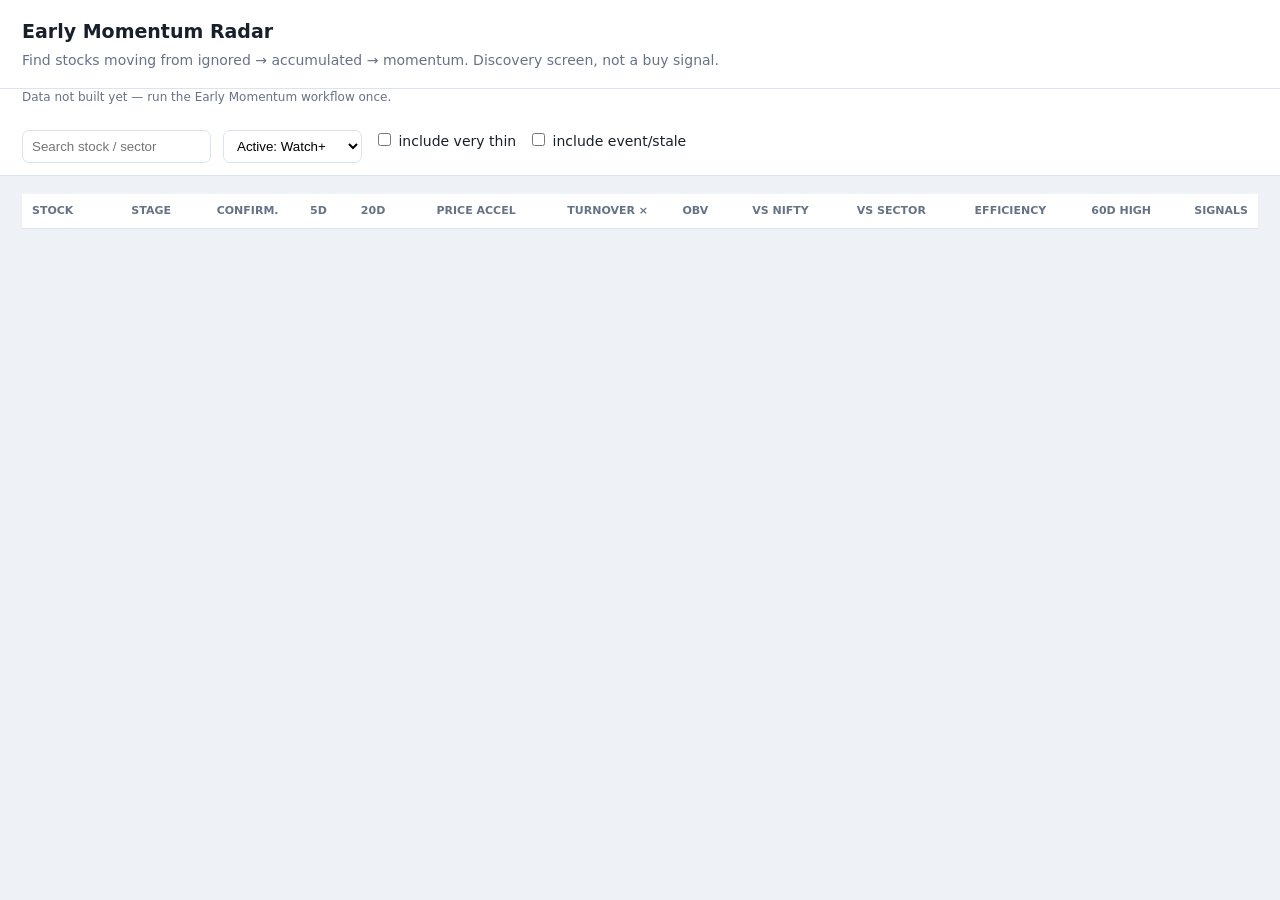
==== early/index.html @ a0a2fbb8 "early momentum: add radar dashboard" ====
<!doctype html><html><head><meta charset="utf-8"><meta name="viewport" content="width=device-width,initial-scale=1"><title>Early Momentum Radar</title><link rel="stylesheet" href="../boards.css"><style>
:root{--bg:#eef1f6;--card:#fff;--line:#dce3ec;--ink:#17202b;--dim:#667386;--up:#0b8b4b;--accent:#2f6fd0;--warn:#a76b00}*{box-sizing:border-box}body{margin:0;background:var(--bg);color:var(--ink);font:14px/1.45 system-ui,-apple-system,Segoe UI,sans-serif}header{background:var(--card);padding:18px 22px;border-bottom:1px solid var(--line)}h1{font-size:19px;margin:0 0 4px}.sub{color:var(--dim)}.controls{padding:12px 22px;background:var(--card);display:flex;gap:12px;flex-wrap:wrap;position:sticky;top:0;z-index:3;border-bottom:1px solid var(--line)}input,select{padding:7px 9px;border:1px solid var(--line);border-radius:7px;background:var(--card)}.wrap{padding:18px 22px;overflow:auto}table{width:100%;min-width:1200px;border-collapse:collapse;background:var(--card)}th,td{padding:9px 10px;border-bottom:1px solid var(--line);text-align:right;white-space:nowrap}th{font-size:11px;color:var(--dim);text-transform:uppercase;cursor:pointer;position:sticky;top:55px;background:var(--card)}th:first-child,td:first-child{text-align:left}.sym{font-weight:750}.name{font-size:11px;color:var(--dim);display:block}.stage{font-weight:700}.strong{color:var(--up)}.emerge{color:var(--accent)}.watch{color:var(--warn)}.flag{display:inline-block;font-size:10px;padding:2px 5px;margin:1px;border-radius:4px;background:#eef4ff;color:#315f9d}.num{font-variant-numeric:tabular-nums}.muted{color:var(--dim)}.bad{opacity:.45}.sectorbox{padding:0 22px 12px;background:var(--card);color:var(--dim);font-size:12px}</style></head><body>
<header><h1>Early Momentum Radar</h1><div class="sub">Find stocks moving from ignored → accumulated → momentum. Discovery screen, not a buy signal.</div></header>
<div class="sectorbox" id="meta">Loading full market…</div>
<div class="controls"><input id="q" placeholder="Search stock / sector"><select id="stage"><option value="active">Active: Watch+</option><option>Strong emerging</option><option>Emerging</option><option>Watch</option><option value="all">All</option></select><label><input type="checkbox" id="thin"> include very thin</label><label><input type="checkbox" id="event"> include event/stale</label></div>
<div class="wrap"><table><thead><tr><th data-k="symbol">Stock</th><th data-k="stage">Stage</th><th data-k="radar_score">Confirm.</th><th data-k="r5">5D</th><th data-k="r20">20D</th><th data-k="accel">Price accel</th><th data-k="rvol">Turnover ×</th><th data-k="obv_slope">OBV</th><th data-k="market_rs">vs Nifty</th><th data-k="sector_rs">vs sector</th><th data-k="eff20">Efficiency</th><th data-k="from_high60">60D high</th><th>Signals</th></tr></thead><tbody id="body"></tbody></table></div>
<script>
let data=[],sort='radar_score',dir=-1;const $=x=>document.getElementById(x);const n=(v,d=2)=>v==null?'—':Number(v).toFixed(d);const cls=s=>s==='Strong emerging'?'strong':s==='Emerging'?'emerge':s==='Watch'?'watch':'';
function render(){let q=$('q').value.toLowerCase(),st=$('stage').value,thin=$('thin').checked,event=$('event').checked;let rows=data.filter(r=>(!q||(r.symbol+' '+r.name+' '+r.sector).toLowerCase().includes(q))&& (thin||!r.thin)&&(event||(!r.event&&!r.stale))&&(st==='all'||(st==='active'?['Strong emerging','Emerging','Watch'].includes(r.stage):r.stage===st)));rows.sort((a,b)=>{let A=a[sort],B=b[sort];if(A==null)return 1;if(B==null)return-1;return (typeof A==='string'?A.localeCompare(B):A-B)*dir});$('body').innerHTML=rows.map(r=>`<tr class="${r.thin?'bad':''}"><td><span class="sym">${r.symbol}</span><span class="name">${r.name} · ${r.sector}</span></td><td class="stage ${cls(r.stage)}">${r.stage}</td><td class="num"><b>${n(r.radar_score,2)}</b> / ${r.flags.length}</td><td class="num">${n(r.r5)}%</td><td class="num">${n(r.r20)}%</td><td class="num">${n(r.accel,3)}</td><td class="num"><b>${n(r.rvol)}×</b></td><td class="num">${n(r.obv_slope,3)}${r.obv_div?' ★':''}</td><td class="num">${n(r.market_rs)}%</td><td class="num">${n(r.sector_rs)}%</td><td class="num">${n(r.eff20,3)}</td><td class="num">${n(r.from_high60)}%</td><td>${r.flags.map(f=>`<span class="flag">${f.replaceAll('_',' ')}</span>`).join('')}</td></tr>`).join('');}
fetch('early.json?'+Date.now()).then(r=>r.json()).then(j=>{data=j.rows;$('meta').textContent=`${j.resolved} stocks scanned of ${j.requested} · ${Object.keys(j.sectors||{}).length} sector groups · updated ${new Date(j.generated).toLocaleString()} · default view deliberately hides noise, thin and event-driven names`;render()}).catch(e=>$('meta').textContent='Data not built yet — run the Early Momentum workflow once.');
['q','stage','thin','event'].forEach(x=>$(x).addEventListener('input',render));document.querySelectorAll('th[data-k]').forEach(h=>h.onclick=()=>{let k=h.dataset.k;if(sort===k)dir*=-1;else{sort=k;dir=-1}render()});
</script></body></html>
---- boards.css ----
/* ---------------------------------------------------------------------------
   boards.css — the switcher that links the three boards.

   Styled from whichever palette variables the host page defines (each board has
   its own), with hard-coded fallbacks so it still looks right on a page that
   defines none.
--------------------------------------------------------------------------- */

.boards{
  display:flex;flex-wrap:wrap;align-items:center;gap:8px;
  padding:10px 22px;background:var(--card,#fff);
  border-bottom:1px solid var(--line,#e2e8f1);
}
.boards .sep{flex:1}
/* theme toggle: one button, shown on every board */
.thbtn{font-size:13px;line-height:1;padding:6px 9px}
.thbtn .ic{display:inline-block;width:14px;text-align:center}
.boards .hint{
  font-size:11.5px;color:var(--faint,#93a0b4);white-space:nowrap;
}

.bbtn{
  display:inline-flex;align-items:center;gap:6px;
  font:inherit;font-size:12px;font-weight:600;line-height:1.4;
  padding:6px 12px;border-radius:8px;
  border:1px solid var(--line2,#cbd5e4);
  background:var(--card,#fff);color:var(--dim,#5c6879);
  text-decoration:none;white-space:nowrap;cursor:pointer;
}
.bbtn:hover{color:var(--ink,#131922);border-color:var(--accent,#2f6fd0)}
.bbtn:focus-visible{outline:2px solid var(--accent,#2f6fd0);outline-offset:2px}
/* the board you are already on: shown, not clickable */
.bbtn[aria-current=page]{
  color:var(--accent,#2f6fd0);border-color:var(--accent,#2f6fd0);
  background:var(--hover,#f5f8fd);cursor:default;
}
.bbtn[aria-pressed=true]{
  color:var(--accent,#2f6fd0);border-color:var(--accent,#2f6fd0);
  background:var(--hover,#f5f8fd);
}

@media (max-width:700px){
  .boards{padding-left:14px;padding-right:14px}
  .boards .hint{display:none}
}
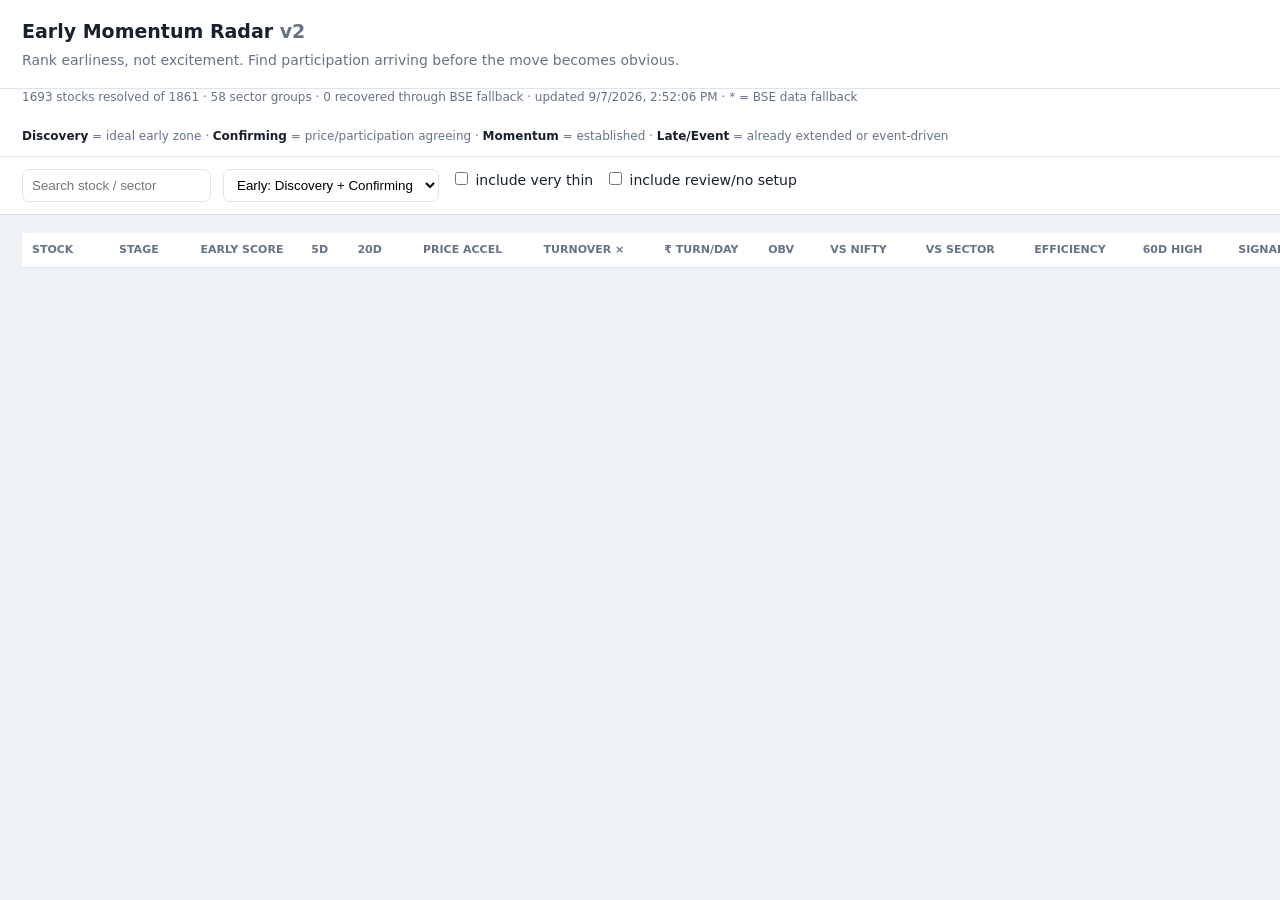
==== commit 77ff83cd: "early: show lifecycle stages and discovery-first defaults" ====
--- a/early/index.html
+++ b/early/index.html
@@ -1,12 +1,13 @@
 <!doctype html><html><head><meta charset="utf-8"><meta name="viewport" content="width=device-width,initial-scale=1"><title>Early Momentum Radar</title><link rel="stylesheet" href="../boards.css"><style>
-:root{--bg:#eef1f6;--card:#fff;--line:#dce3ec;--ink:#17202b;--dim:#667386;--up:#0b8b4b;--accent:#2f6fd0;--warn:#a76b00}*{box-sizing:border-box}body{margin:0;background:var(--bg);color:var(--ink);font:14px/1.45 system-ui,-apple-system,Segoe UI,sans-serif}header{background:var(--card);padding:18px 22px;border-bottom:1px solid var(--line)}h1{font-size:19px;margin:0 0 4px}.sub{color:var(--dim)}.controls{padding:12px 22px;background:var(--card);display:flex;gap:12px;flex-wrap:wrap;position:sticky;top:0;z-index:3;border-bottom:1px solid var(--line)}input,select{padding:7px 9px;border:1px solid var(--line);border-radius:7px;background:var(--card)}.wrap{padding:18px 22px;overflow:auto}table{width:100%;min-width:1200px;border-collapse:collapse;background:var(--card)}th,td{padding:9px 10px;border-bottom:1px solid var(--line);text-align:right;white-space:nowrap}th{font-size:11px;color:var(--dim);text-transform:uppercase;cursor:pointer;position:sticky;top:55px;background:var(--card)}th:first-child,td:first-child{text-align:left}.sym{font-weight:750}.name{font-size:11px;color:var(--dim);display:block}.stage{font-weight:700}.strong{color:var(--up)}.emerge{color:var(--accent)}.watch{color:var(--warn)}.flag{display:inline-block;font-size:10px;padding:2px 5px;margin:1px;border-radius:4px;background:#eef4ff;color:#315f9d}.num{font-variant-numeric:tabular-nums}.muted{color:var(--dim)}.bad{opacity:.45}.sectorbox{padding:0 22px 12px;background:var(--card);color:var(--dim);font-size:12px}</style></head><body>
-<header><h1>Early Momentum Radar</h1><div class="sub">Find stocks moving from ignored → accumulated → momentum. Discovery screen, not a buy signal.</div></header>
+:root{--bg:#eef1f6;--card:#fff;--line:#dce3ec;--ink:#17202b;--dim:#667386;--up:#0b8b4b;--accent:#2f6fd0;--warn:#a76b00;--late:#a23a31}*{box-sizing:border-box}body{margin:0;background:var(--bg);color:var(--ink);font:14px/1.45 system-ui,-apple-system,Segoe UI,sans-serif}header{background:var(--card);padding:18px 22px;border-bottom:1px solid var(--line)}h1{font-size:19px;margin:0 0 4px}.sub{color:var(--dim)}.controls{padding:12px 22px;background:var(--card);display:flex;gap:12px;flex-wrap:wrap;position:sticky;top:0;z-index:3;border-bottom:1px solid var(--line)}input,select{padding:7px 9px;border:1px solid var(--line);border-radius:7px;background:var(--card)}.wrap{padding:18px 22px;overflow:auto}table{width:100%;min-width:1280px;border-collapse:collapse;background:var(--card)}th,td{padding:9px 10px;border-bottom:1px solid var(--line);text-align:right;white-space:nowrap}th{font-size:11px;color:var(--dim);text-transform:uppercase;cursor:pointer;position:sticky;top:55px;background:var(--card)}th:first-child,td:first-child{text-align:left}.sym{font-weight:750}.name{font-size:11px;color:var(--dim);display:block}.stage{font-weight:750}.discovery{color:var(--up)}.confirming{color:var(--accent)}.watch{color:var(--warn)}.late{color:var(--late)}.flag{display:inline-block;font-size:10px;padding:2px 5px;margin:1px;border-radius:4px;background:#eef4ff;color:#315f9d}.num{font-variant-numeric:tabular-nums}.muted{color:var(--dim)}.bad{opacity:.48}.sectorbox{padding:0 22px 12px;background:var(--card);color:var(--dim);font-size:12px}.legend{padding:10px 22px;background:var(--card);border-bottom:1px solid var(--line);font-size:12px;color:var(--dim)}.legend b{color:var(--ink)}</style></head><body>
+<header><h1>Early Momentum Radar <span class="muted">v2</span></h1><div class="sub">Rank earliness, not excitement. Find participation arriving before the move becomes obvious.</div></header>
 <div class="sectorbox" id="meta">Loading full market…</div>
-<div class="controls"><input id="q" placeholder="Search stock / sector"><select id="stage"><option value="active">Active: Watch+</option><option>Strong emerging</option><option>Emerging</option><option>Watch</option><option value="all">All</option></select><label><input type="checkbox" id="thin"> include very thin</label><label><input type="checkbox" id="event"> include event/stale</label></div>
-<div class="wrap"><table><thead><tr><th data-k="symbol">Stock</th><th data-k="stage">Stage</th><th data-k="radar_score">Confirm.</th><th data-k="r5">5D</th><th data-k="r20">20D</th><th data-k="accel">Price accel</th><th data-k="rvol">Turnover ×</th><th data-k="obv_slope">OBV</th><th data-k="market_rs">vs Nifty</th><th data-k="sector_rs">vs sector</th><th data-k="eff20">Efficiency</th><th data-k="from_high60">60D high</th><th>Signals</th></tr></thead><tbody id="body"></tbody></table></div>
+<div class="legend"><b>Discovery</b> = ideal early zone · <b>Confirming</b> = price/participation agreeing · <b>Momentum</b> = established · <b>Late/Event</b> = already extended or event-driven</div>
+<div class="controls"><input id="q" placeholder="Search stock / sector"><select id="stage"><option value="early">Early: Discovery + Confirming</option><option>Discovery</option><option>Confirming</option><option>Watch</option><option>Momentum</option><option>Late / Event</option><option value="all">All</option></select><label><input type="checkbox" id="thin"> include very thin</label><label><input type="checkbox" id="review"> include review/no setup</label></div>
+<div class="wrap"><table><thead><tr><th data-k="symbol">Stock</th><th data-k="stage">Stage</th><th data-k="radar_score">Early score</th><th data-k="r5">5D</th><th data-k="r20">20D</th><th data-k="accel">Price accel</th><th data-k="rvol">Turnover ×</th><th data-k="turnover_cr">₹ Turn/day</th><th data-k="obv_slope">OBV</th><th data-k="market_rs">vs Nifty</th><th data-k="sector_rs">vs sector</th><th data-k="eff20">Efficiency</th><th data-k="from_high60">60D high</th><th>Signals</th></tr></thead><tbody id="body"></tbody></table></div>
 <script>
-let data=[],sort='radar_score',dir=-1;const $=x=>document.getElementById(x);const n=(v,d=2)=>v==null?'—':Number(v).toFixed(d);const cls=s=>s==='Strong emerging'?'strong':s==='Emerging'?'emerge':s==='Watch'?'watch':'';
-function render(){let q=$('q').value.toLowerCase(),st=$('stage').value,thin=$('thin').checked,event=$('event').checked;let rows=data.filter(r=>(!q||(r.symbol+' '+r.name+' '+r.sector).toLowerCase().includes(q))&& (thin||!r.thin)&&(event||(!r.event&&!r.stale))&&(st==='all'||(st==='active'?['Strong emerging','Emerging','Watch'].includes(r.stage):r.stage===st)));rows.sort((a,b)=>{let A=a[sort],B=b[sort];if(A==null)return 1;if(B==null)return-1;return (typeof A==='string'?A.localeCompare(B):A-B)*dir});$('body').innerHTML=rows.map(r=>`<tr class="${r.thin?'bad':''}"><td><span class="sym">${r.symbol}</span><span class="name">${r.name} · ${r.sector}</span></td><td class="stage ${cls(r.stage)}">${r.stage}</td><td class="num"><b>${n(r.radar_score,2)}</b> / ${r.flags.length}</td><td class="num">${n(r.r5)}%</td><td class="num">${n(r.r20)}%</td><td class="num">${n(r.accel,3)}</td><td class="num"><b>${n(r.rvol)}×</b></td><td class="num">${n(r.obv_slope,3)}${r.obv_div?' ★':''}</td><td class="num">${n(r.market_rs)}%</td><td class="num">${n(r.sector_rs)}%</td><td class="num">${n(r.eff20,3)}</td><td class="num">${n(r.from_high60)}%</td><td>${r.flags.map(f=>`<span class="flag">${f.replaceAll('_',' ')}</span>`).join('')}</td></tr>`).join('');}
-fetch('early.json?'+Date.now()).then(r=>r.json()).then(j=>{data=j.rows;$('meta').textContent=`${j.resolved} stocks scanned of ${j.requested} · ${Object.keys(j.sectors||{}).length} sector groups · updated ${new Date(j.generated).toLocaleString()} · default view deliberately hides noise, thin and event-driven names`;render()}).catch(e=>$('meta').textContent='Data not built yet — run the Early Momentum workflow once.');
-['q','stage','thin','event'].forEach(x=>$(x).addEventListener('input',render));document.querySelectorAll('th[data-k]').forEach(h=>h.onclick=()=>{let k=h.dataset.k;if(sort===k)dir*=-1;else{sort=k;dir=-1}render()});
+let data=[],sort='radar_score',dir=-1;const $=x=>document.getElementById(x);const n=(v,d=2)=>v==null?'—':Number(v).toFixed(d);const cls=s=>s==='Discovery'?'discovery':s==='Confirming'?'confirming':s==='Watch'?'watch':s==='Late / Event'?'late':'';
+function render(){let q=$('q').value.toLowerCase(),st=$('stage').value,thin=$('thin').checked,review=$('review').checked;let rows=data.filter(r=>(!q||(r.symbol+' '+r.name+' '+r.sector).toLowerCase().includes(q))&&(thin||!r.thin)&&(review||!['Review','No setup'].includes(r.stage))&&(st==='all'||(st==='early'?['Discovery','Confirming'].includes(r.stage):r.stage===st)));rows.sort((a,b)=>{let A=a[sort],B=b[sort];if(A==null)return 1;if(B==null)return-1;return (typeof A==='string'?A.localeCompare(B):A-B)*dir});$('body').innerHTML=rows.map(r=>`<tr class="${r.thin?'bad':''}"><td><span class="sym">${r.symbol}${r.fallback?' *':''}</span><span class="name">${r.name} · ${r.sector}</span></td><td class="stage ${cls(r.stage)}">${r.stage}</td><td class="num"><b>${n(r.radar_score,2)}</b></td><td class="num">${n(r.r5)}%</td><td class="num">${n(r.r20)}%</td><td class="num">${n(r.accel,3)}</td><td class="num"><b>${n(r.rvol)}×</b></td><td class="num">₹${n(r.turnover_cr)}cr</td><td class="num">${n(r.obv_slope,3)}${r.obv_div?' ★':''}</td><td class="num">${n(r.market_rs)}%</td><td class="num">${n(r.sector_rs)}%</td><td class="num">${n(r.eff20,3)}</td><td class="num">${n(r.from_high60)}%</td><td>${r.flags.map(f=>`<span class="flag">${f.replaceAll('_',' ')}</span>`).join('')}</td></tr>`).join('');}
+fetch('early.json?'+Date.now()).then(r=>r.json()).then(j=>{data=j.rows;let recovered=(j.fallback_recovered||[]).length;$('meta').textContent=`${j.resolved} stocks resolved of ${j.requested} · ${Object.keys(j.sectors||{}).length} sector groups · ${recovered} recovered through BSE fallback · updated ${new Date(j.generated).toLocaleString()} · * = BSE data fallback`;render()}).catch(e=>$('meta').textContent='Data not built yet — run the Early Momentum workflow.');
+['q','stage','thin','review'].forEach(x=>$(x).addEventListener('input',render));document.querySelectorAll('th[data-k]').forEach(h=>h.onclick=()=>{let k=h.dataset.k;if(sort===k)dir*=-1;else{sort=k;dir=-1}render()});
 </script></body></html>
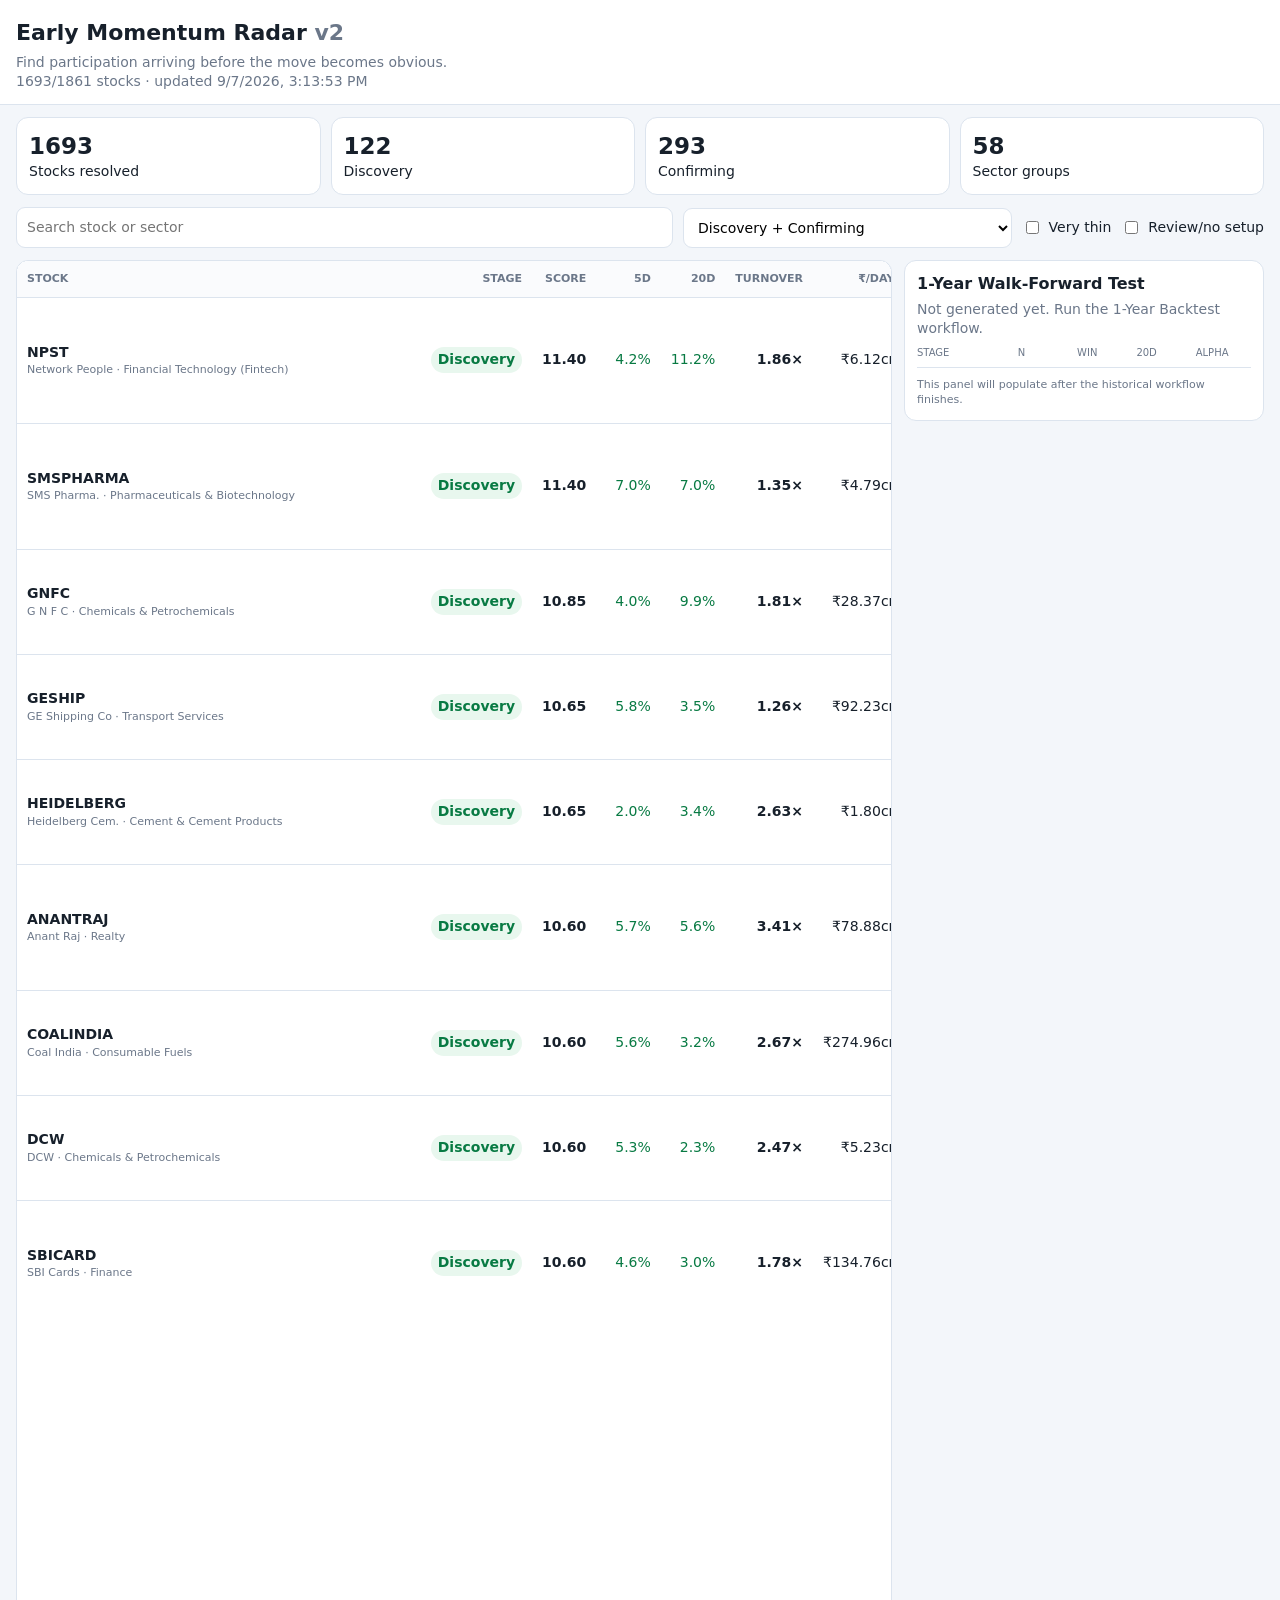
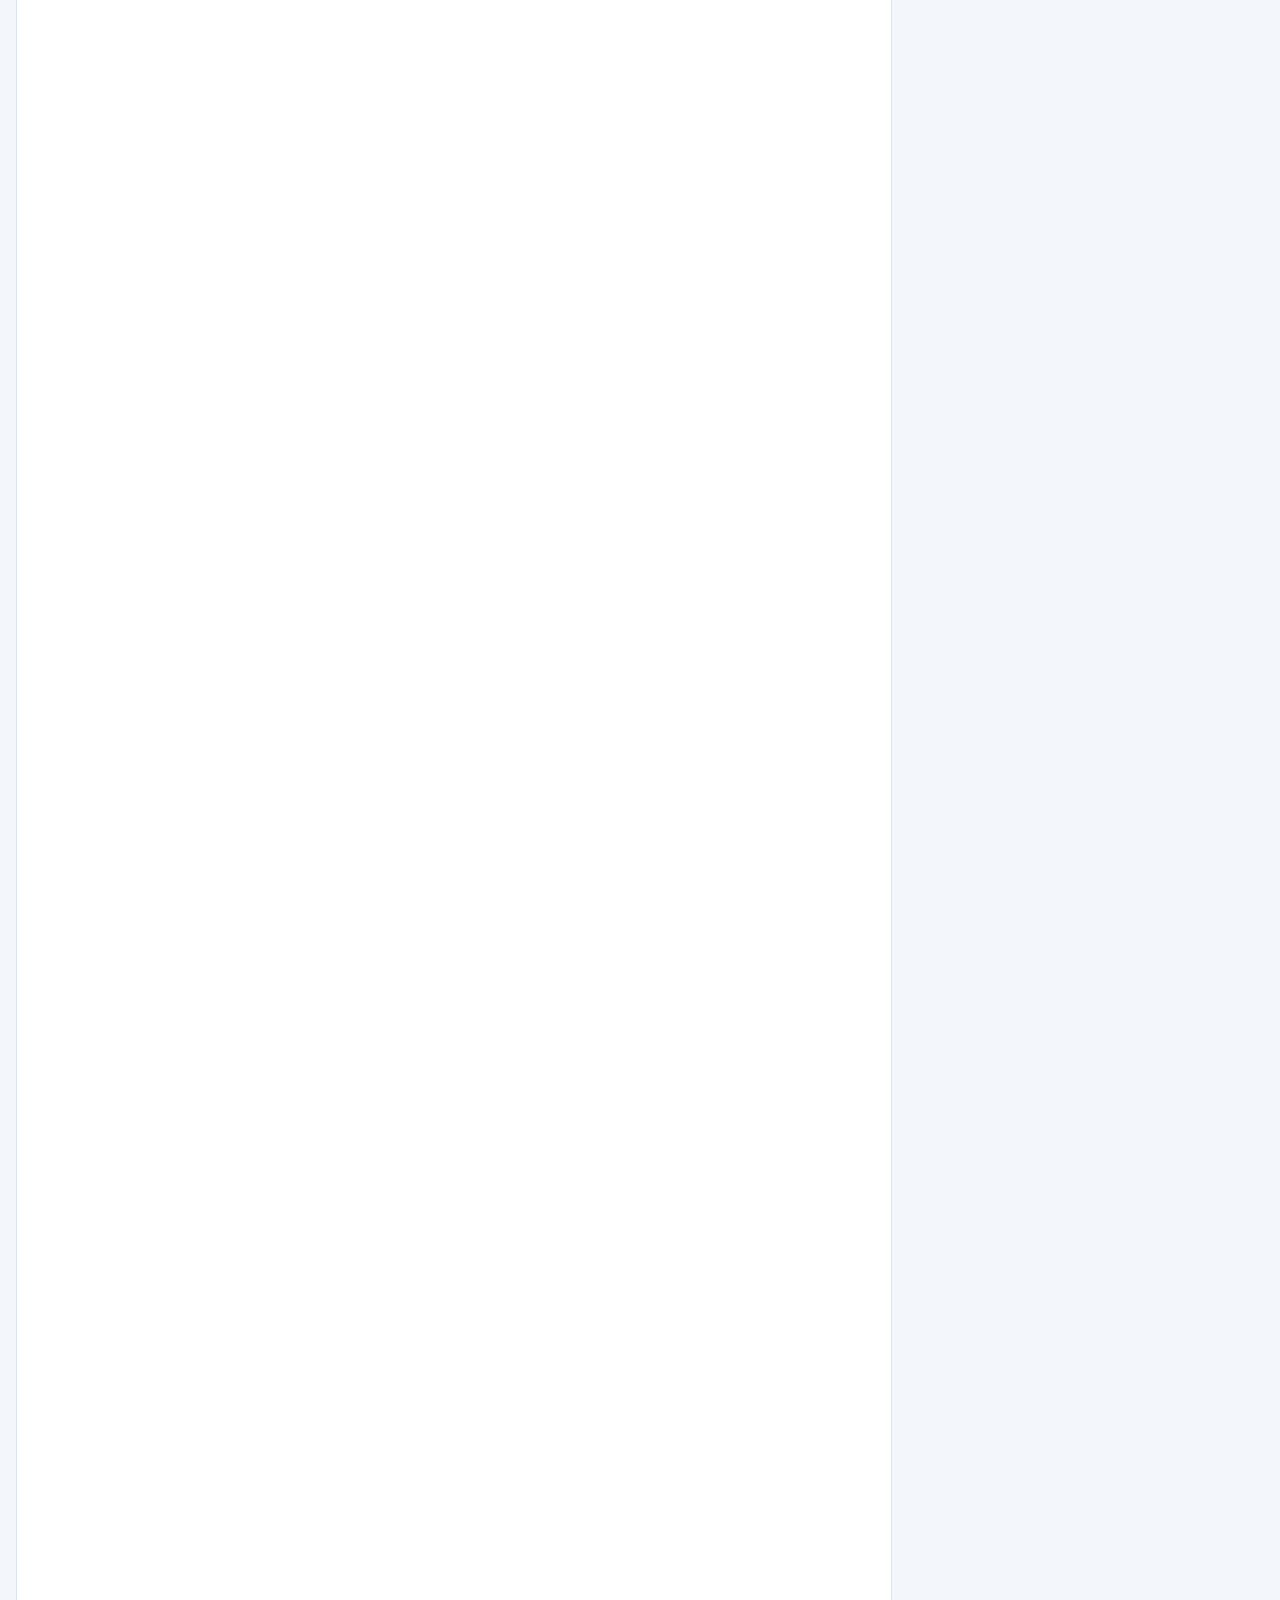
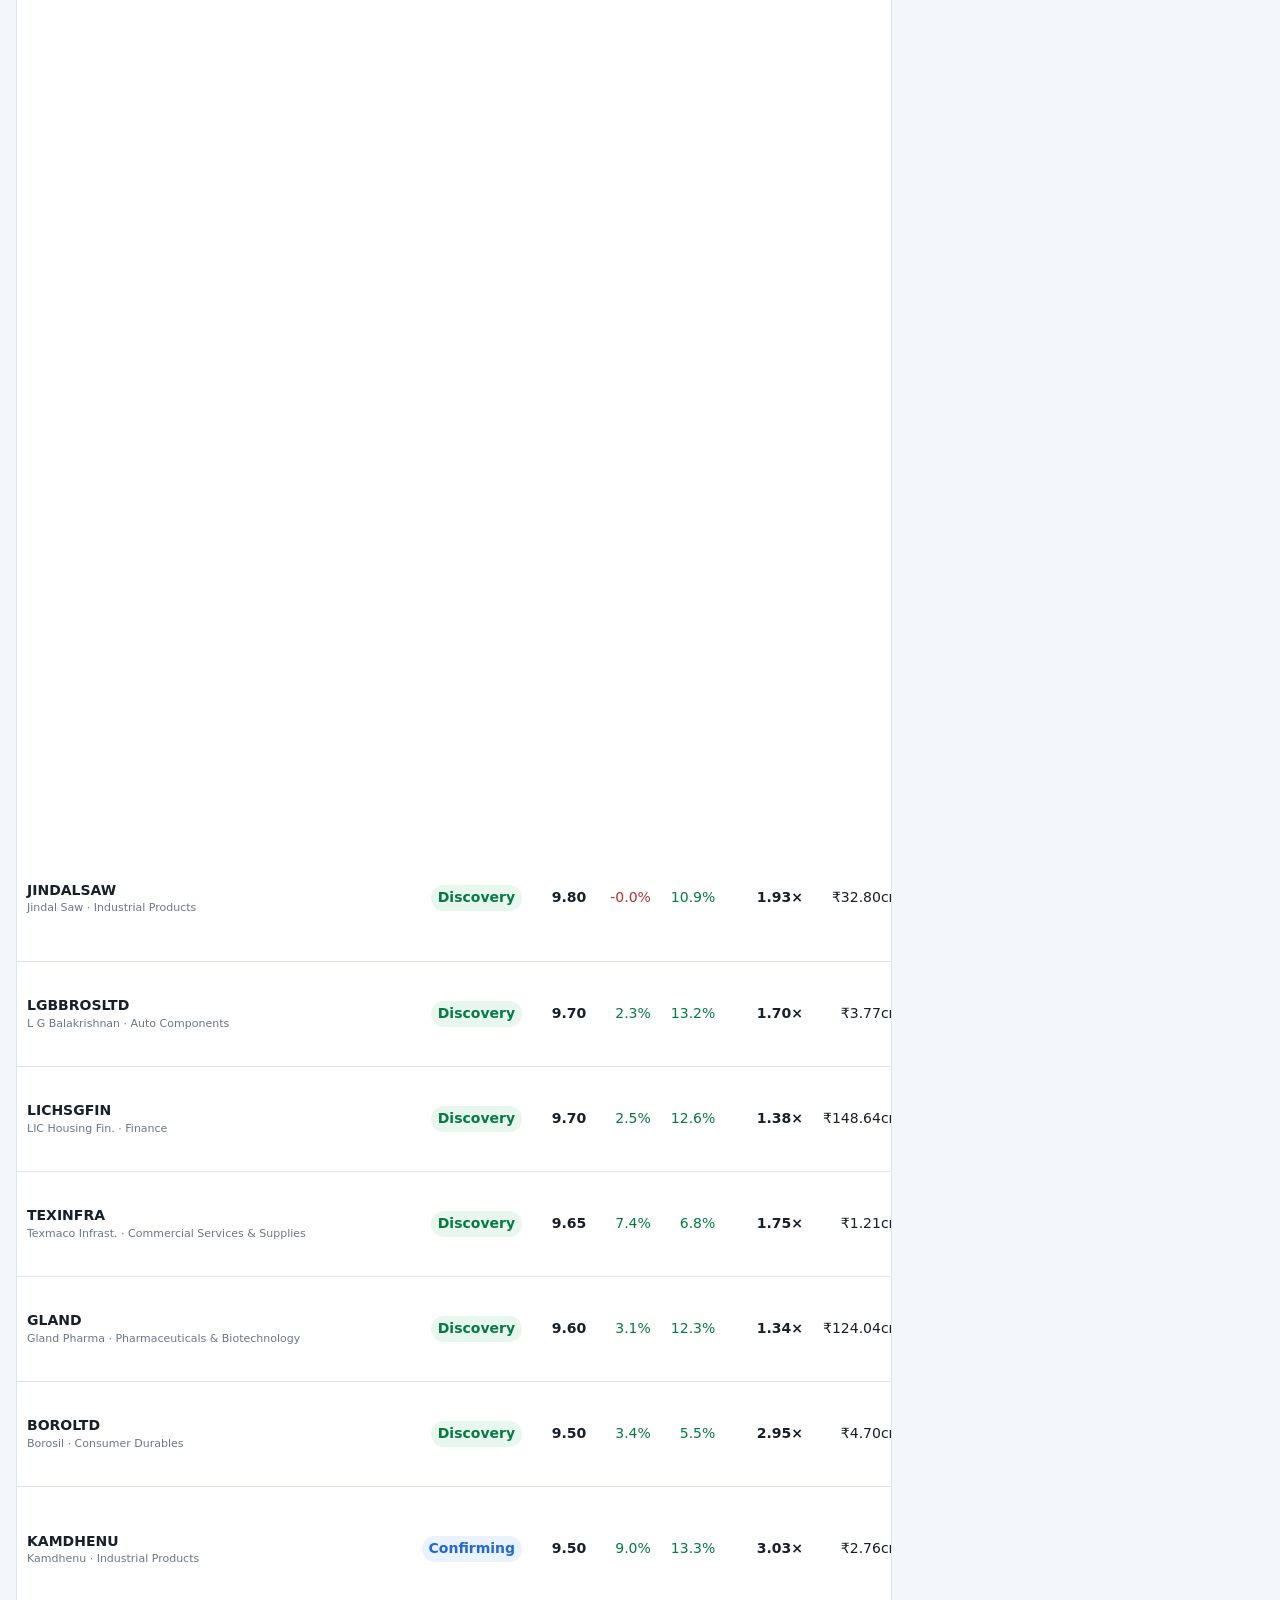
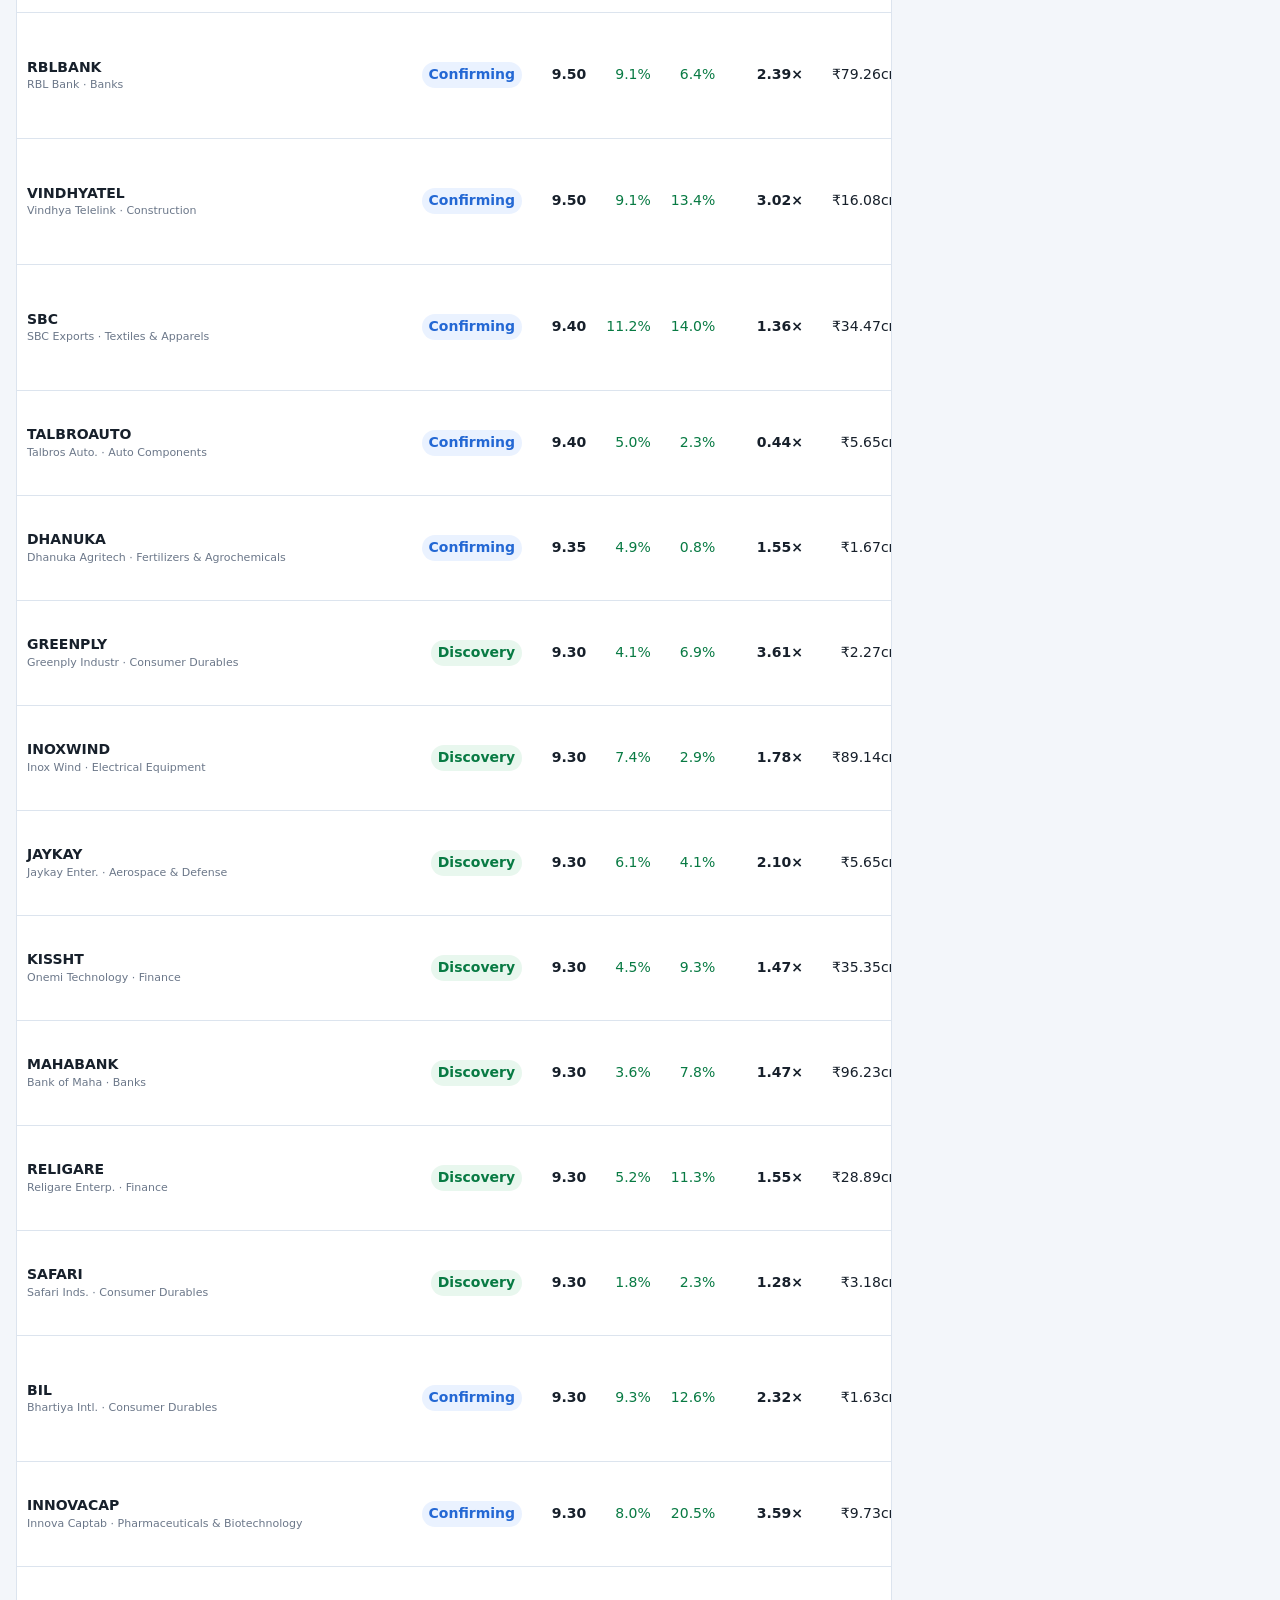
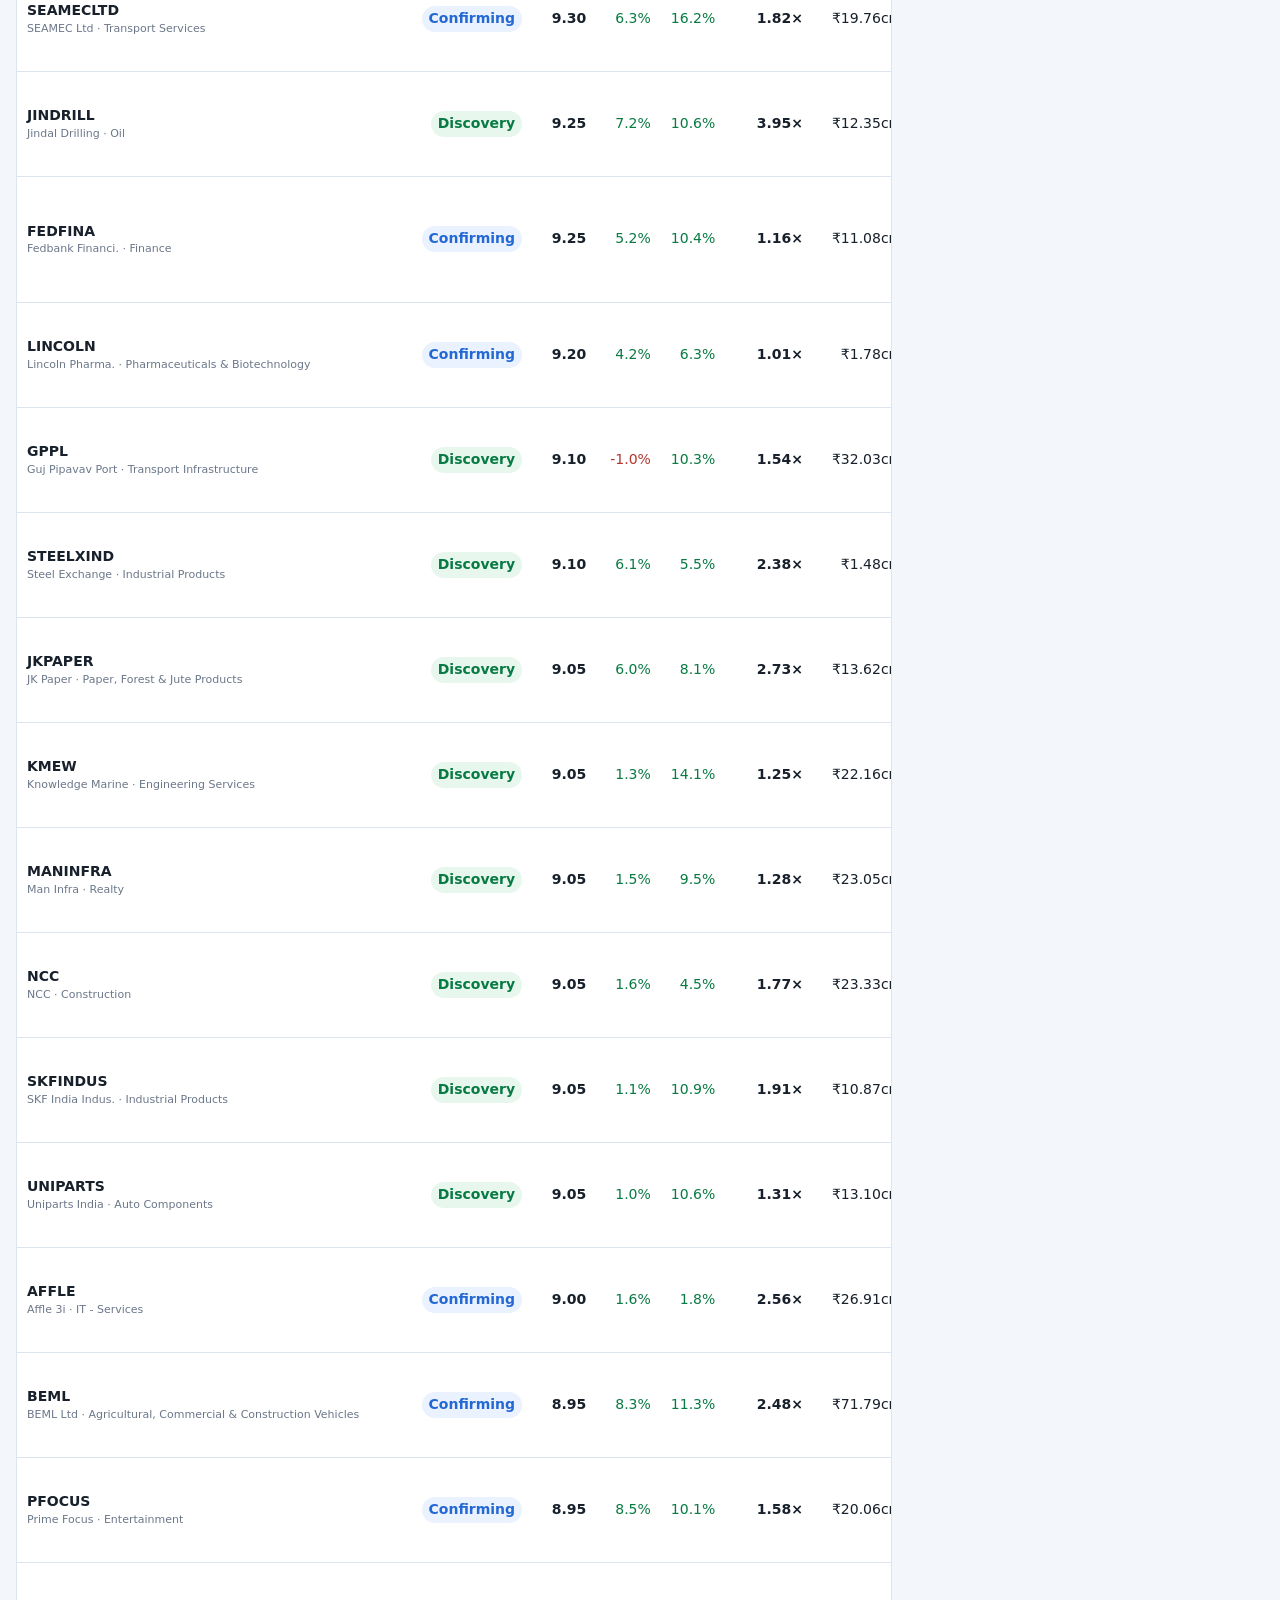
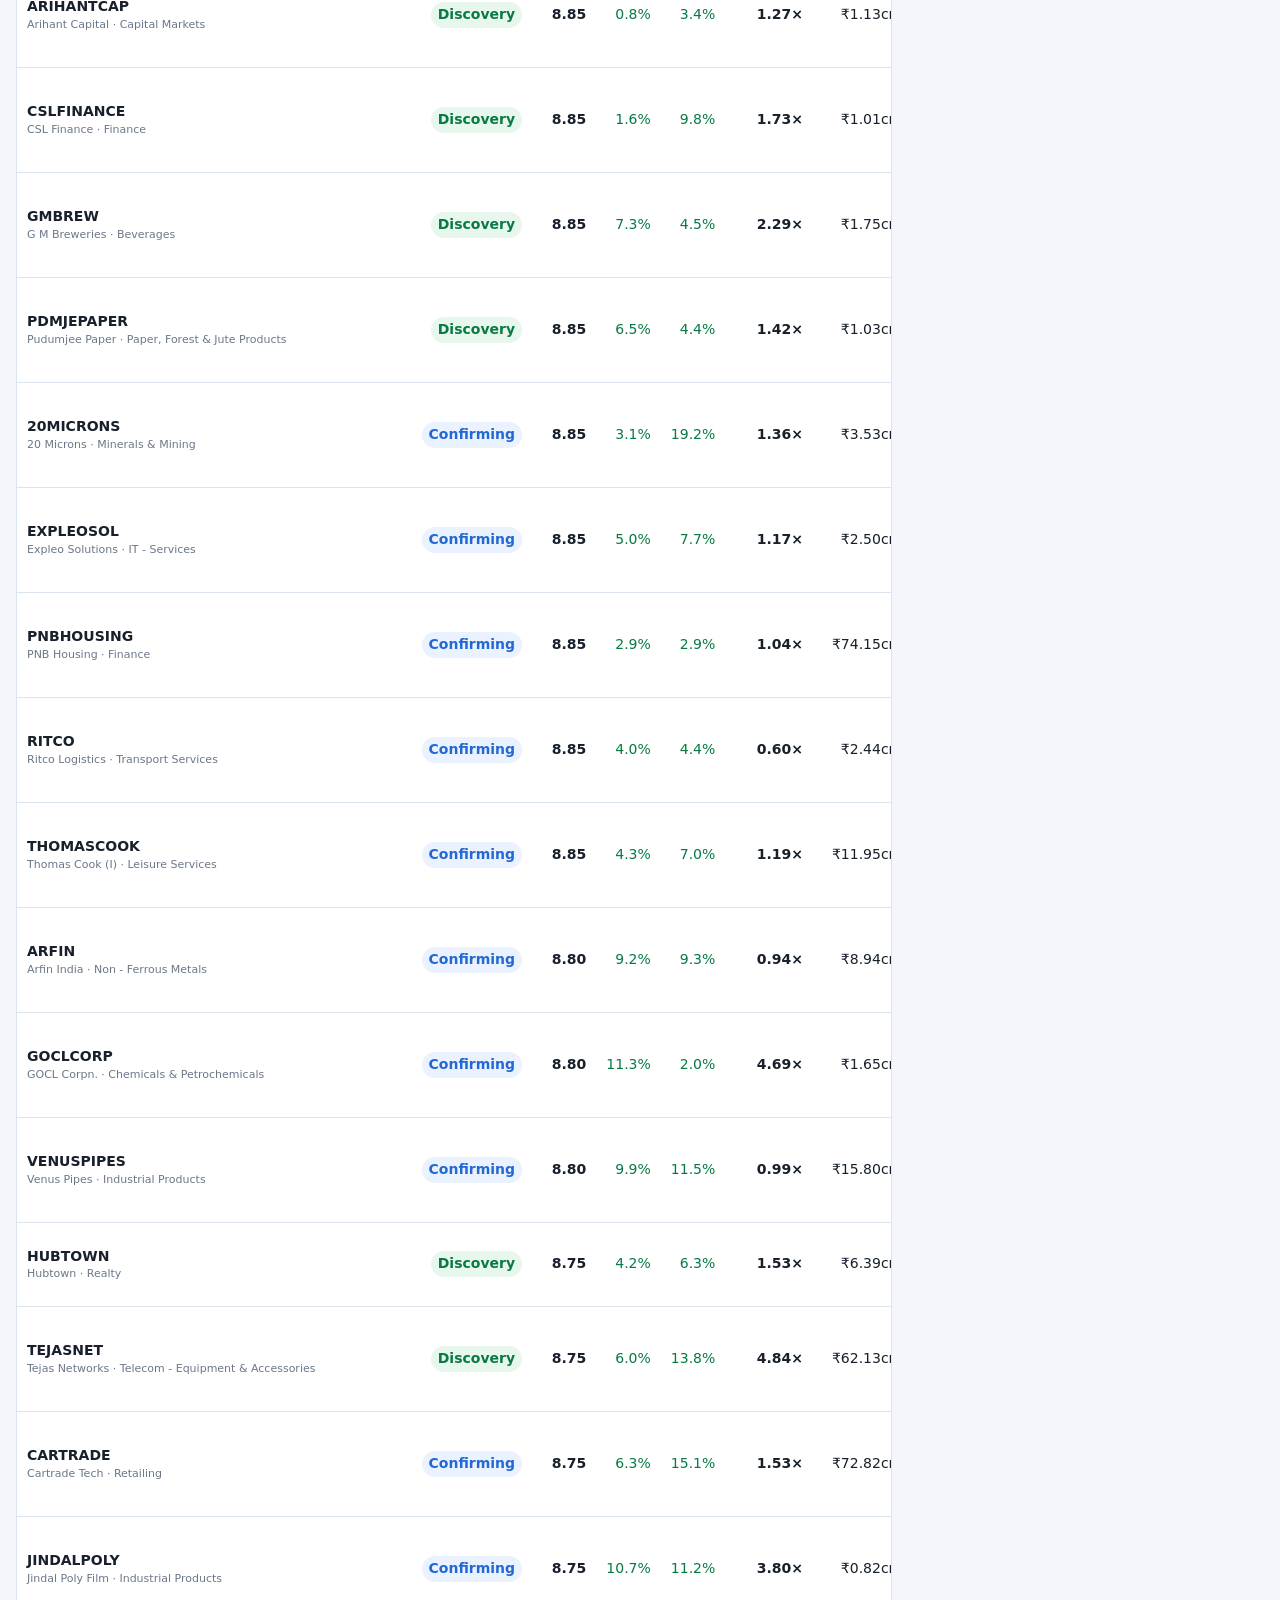
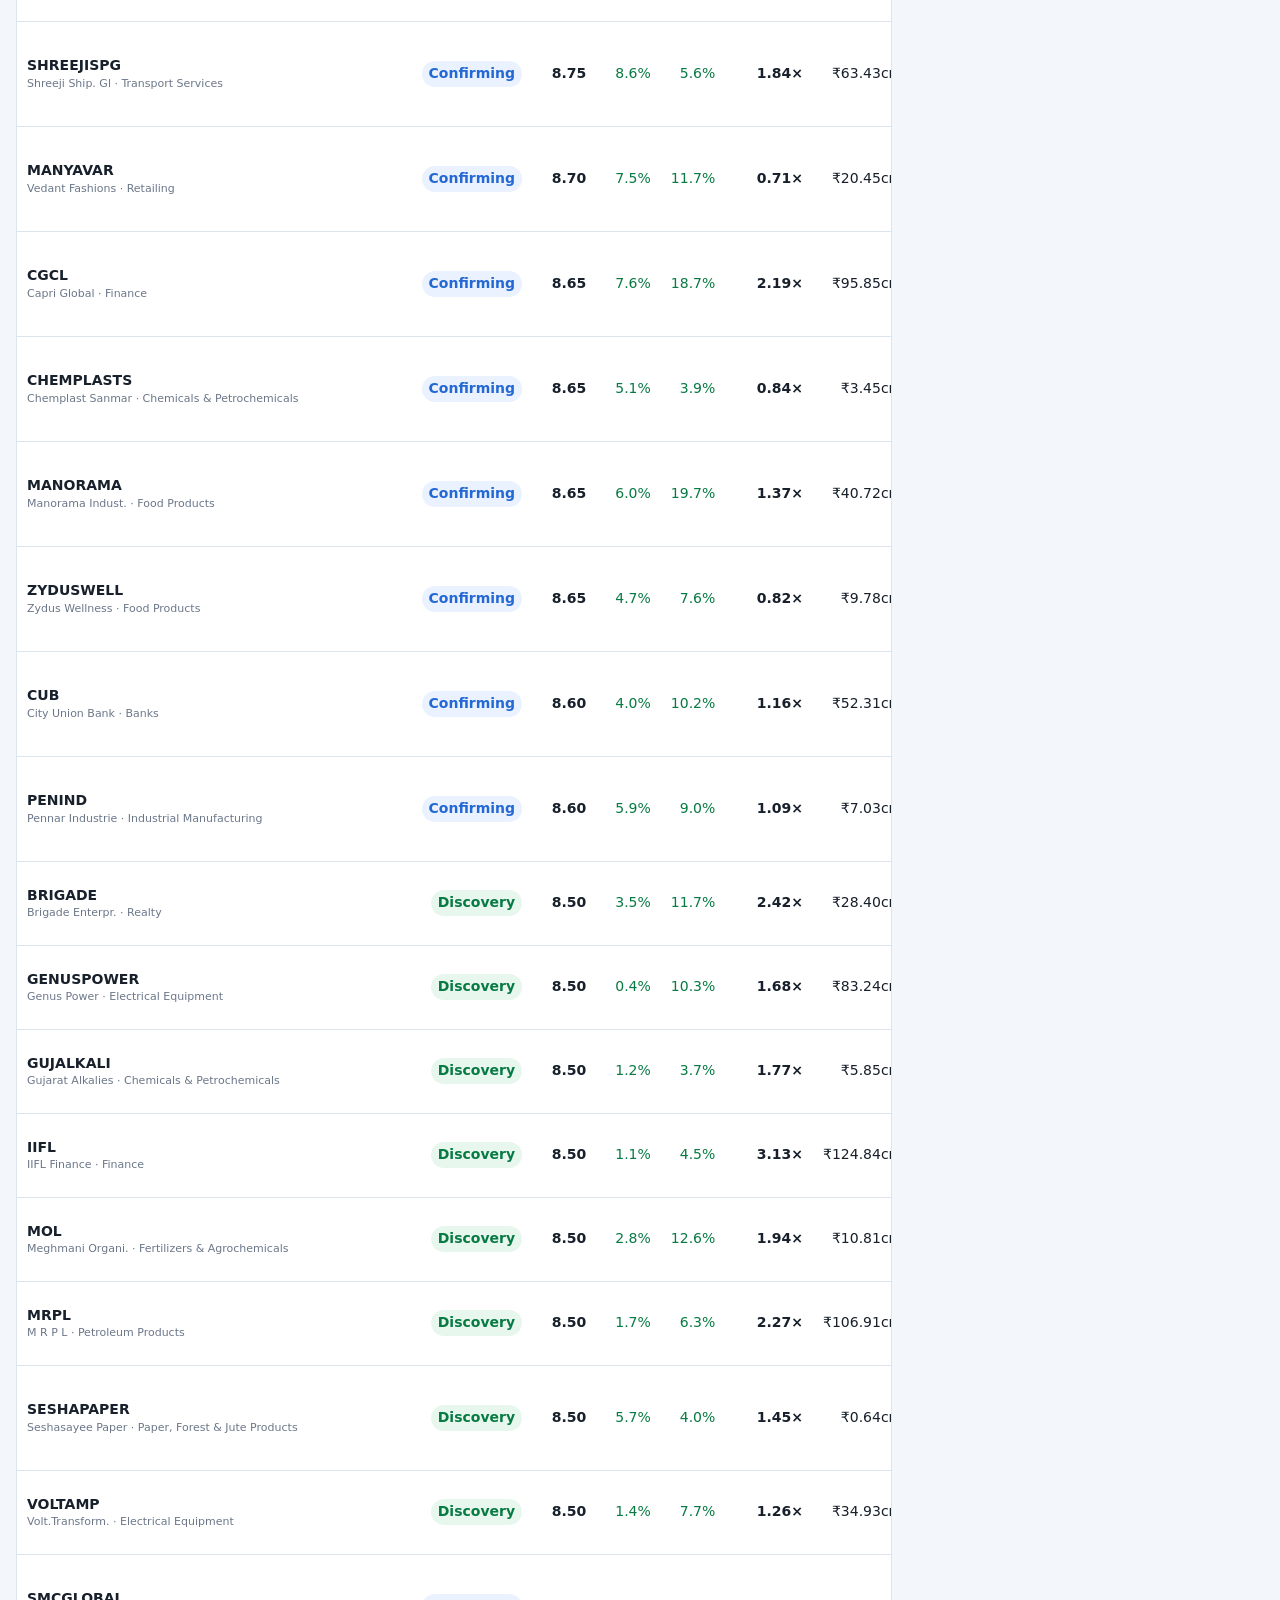
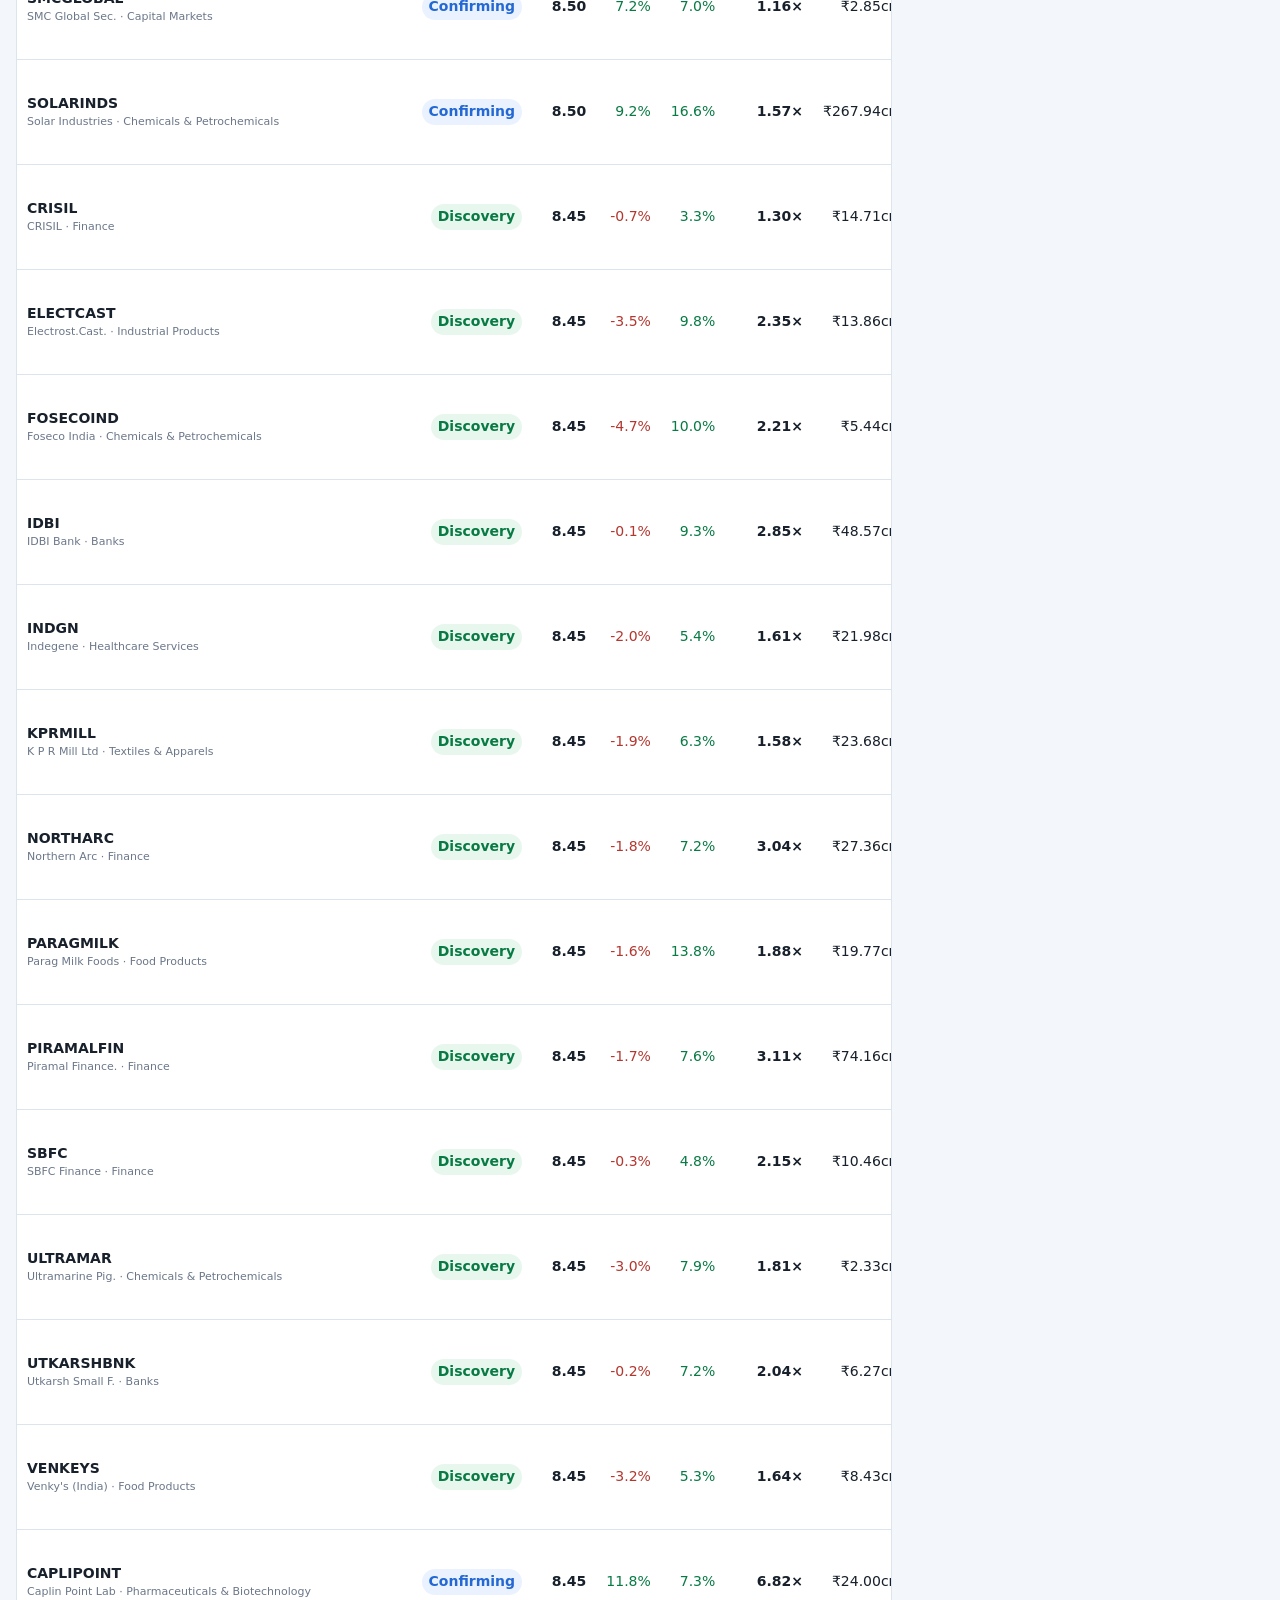
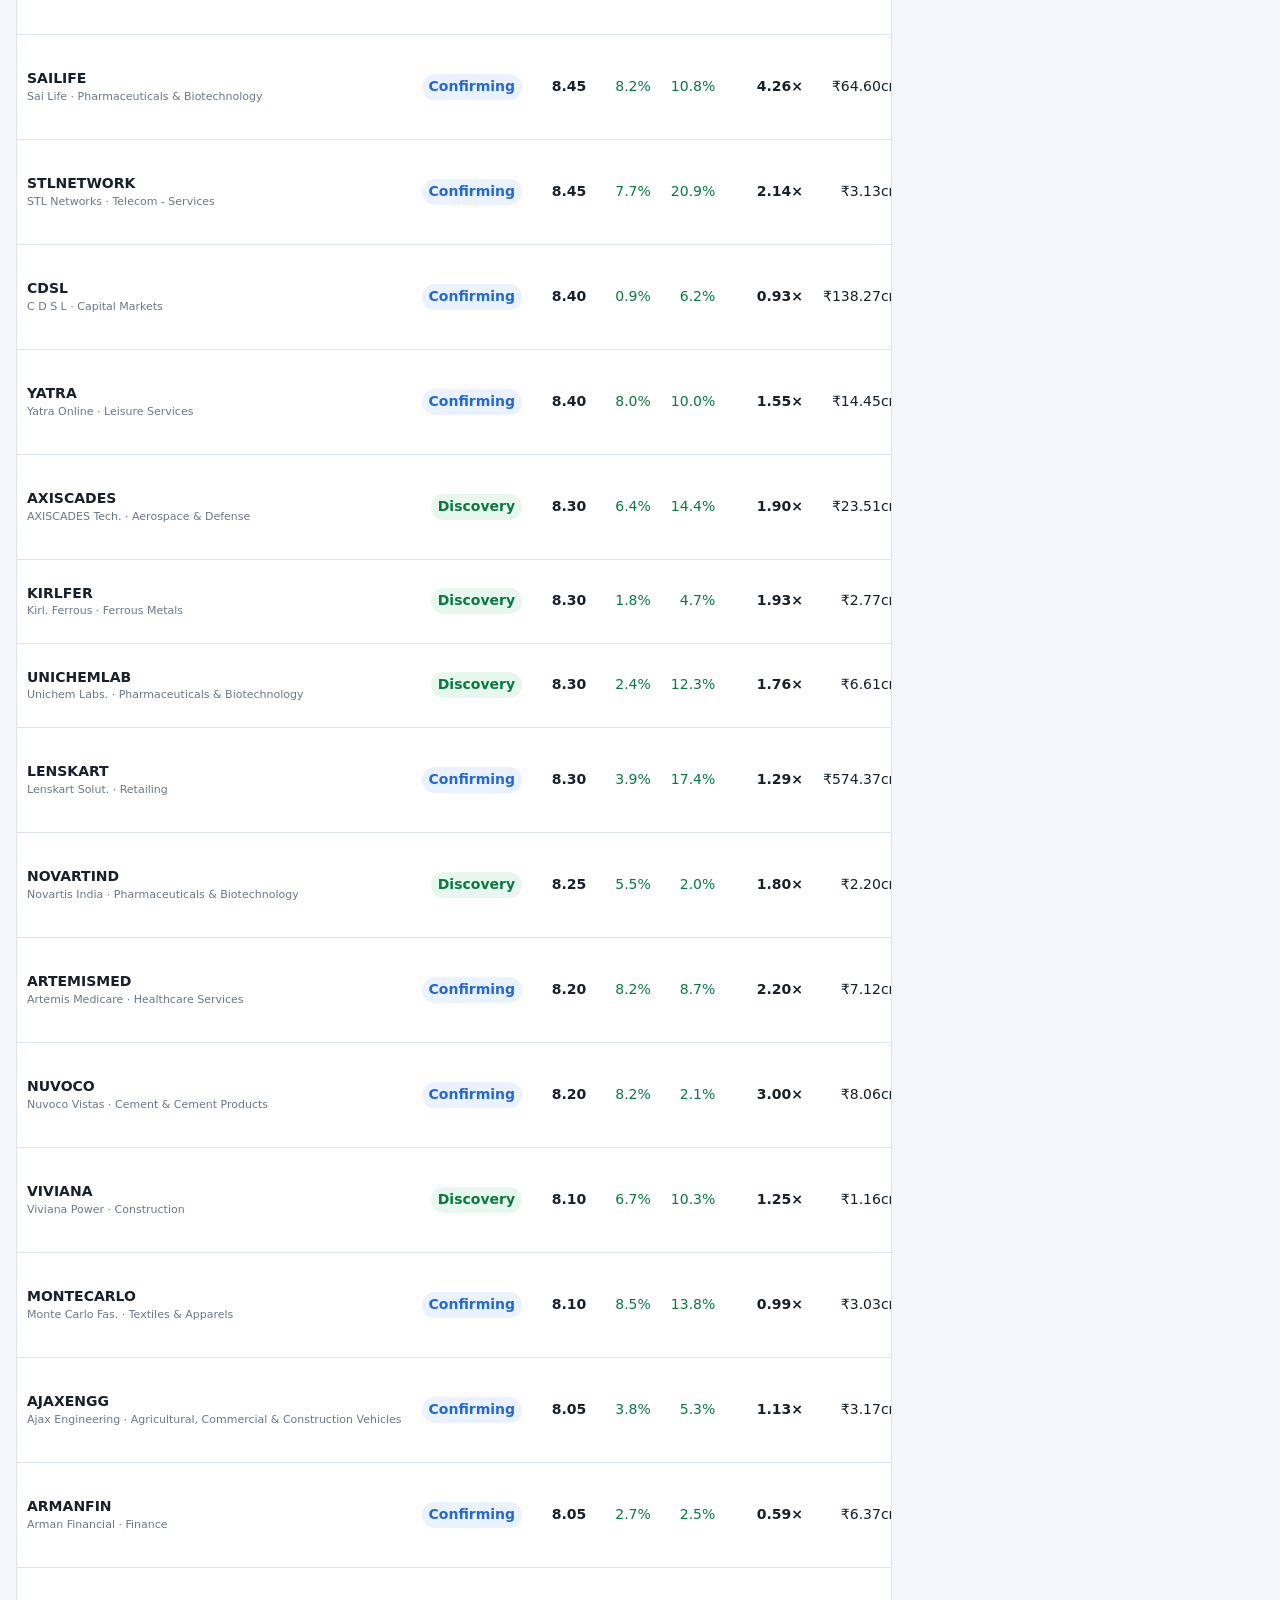
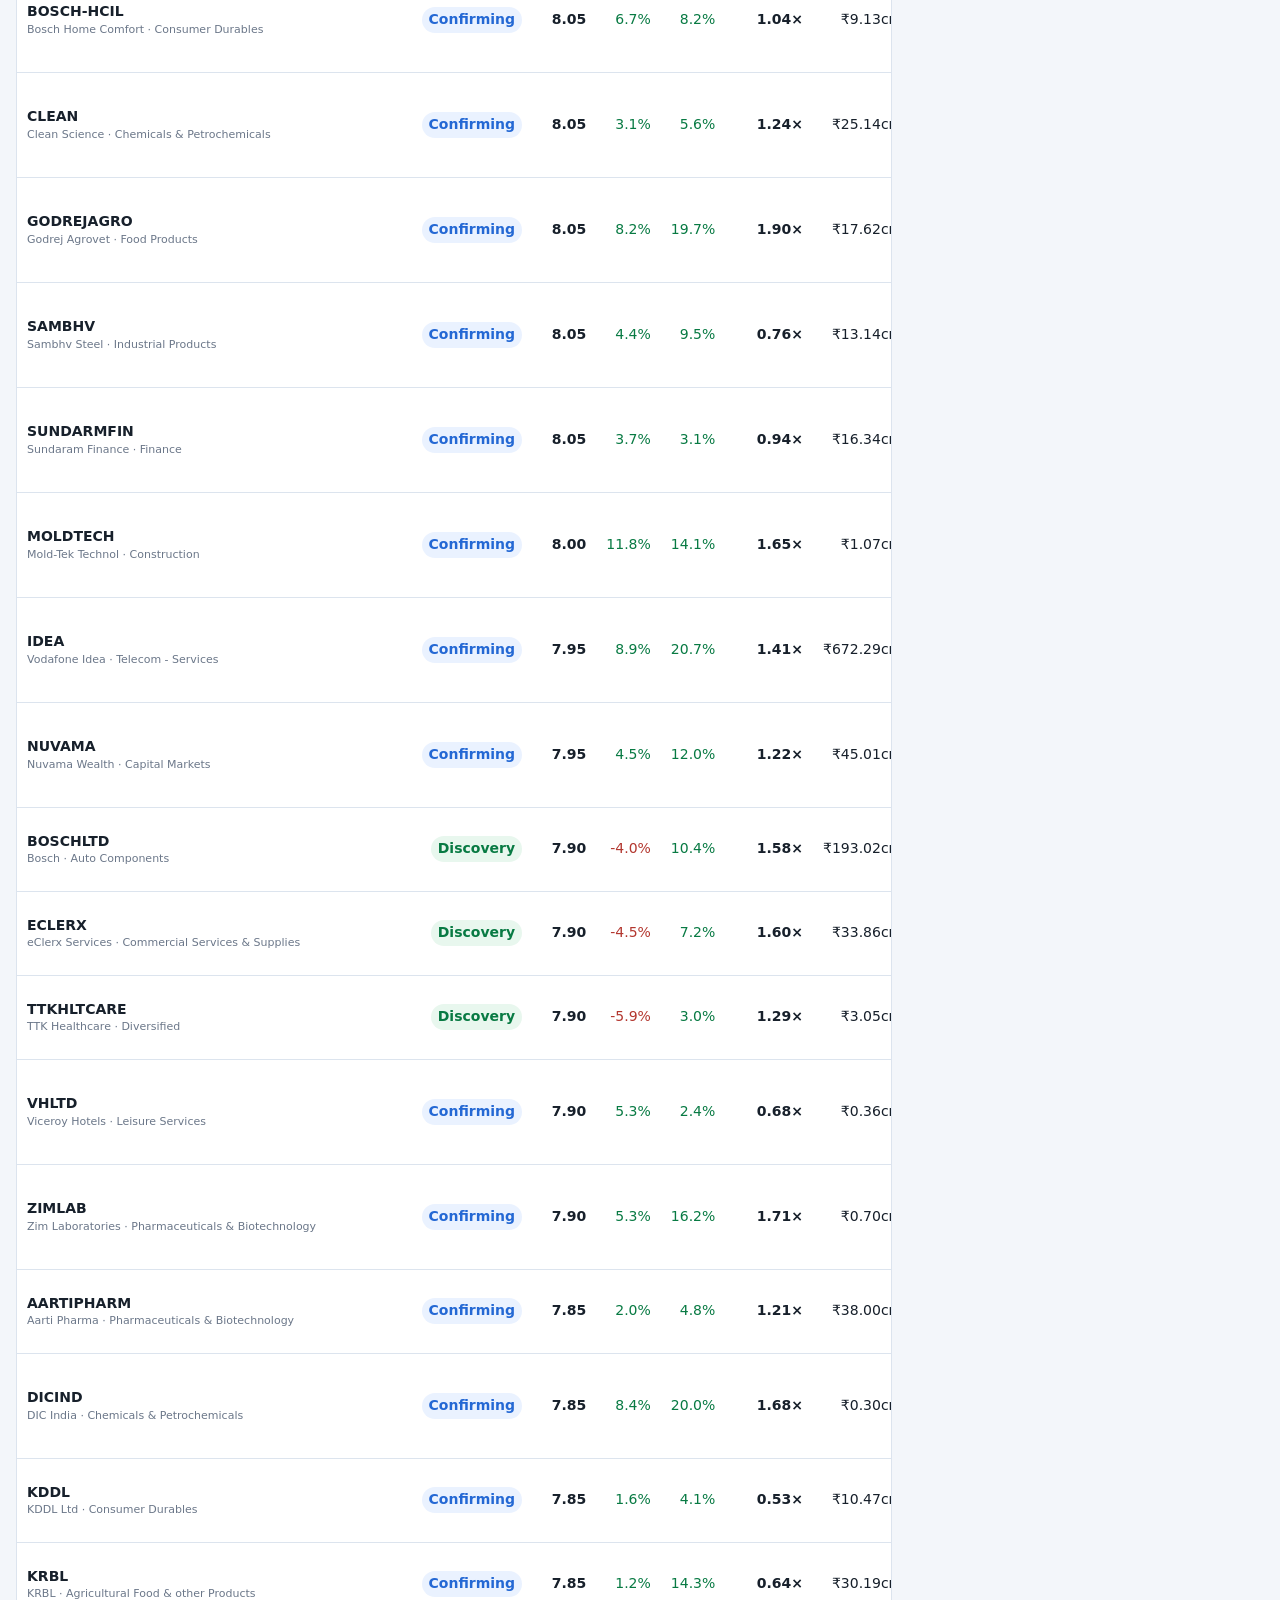
==== commit dc43f6f3: "early: fix mobile UI and add one-year test panel" ====
--- a/early/index.html
+++ b/early/index.html
@@ -1,13 +1,18 @@
-<!doctype html><html><head><meta charset="utf-8"><meta name="viewport" content="width=device-width,initial-scale=1"><title>Early Momentum Radar</title><link rel="stylesheet" href="../boards.css"><style>
-:root{--bg:#eef1f6;--card:#fff;--line:#dce3ec;--ink:#17202b;--dim:#667386;--up:#0b8b4b;--accent:#2f6fd0;--warn:#a76b00;--late:#a23a31}*{box-sizing:border-box}body{margin:0;background:var(--bg);color:var(--ink);font:14px/1.45 system-ui,-apple-system,Segoe UI,sans-serif}header{background:var(--card);padding:18px 22px;border-bottom:1px solid var(--line)}h1{font-size:19px;margin:0 0 4px}.sub{color:var(--dim)}.controls{padding:12px 22px;background:var(--card);display:flex;gap:12px;flex-wrap:wrap;position:sticky;top:0;z-index:3;border-bottom:1px solid var(--line)}input,select{padding:7px 9px;border:1px solid var(--line);border-radius:7px;background:var(--card)}.wrap{padding:18px 22px;overflow:auto}table{width:100%;min-width:1280px;border-collapse:collapse;background:var(--card)}th,td{padding:9px 10px;border-bottom:1px solid var(--line);text-align:right;white-space:nowrap}th{font-size:11px;color:var(--dim);text-transform:uppercase;cursor:pointer;position:sticky;top:55px;background:var(--card)}th:first-child,td:first-child{text-align:left}.sym{font-weight:750}.name{font-size:11px;color:var(--dim);display:block}.stage{font-weight:750}.discovery{color:var(--up)}.confirming{color:var(--accent)}.watch{color:var(--warn)}.late{color:var(--late)}.flag{display:inline-block;font-size:10px;padding:2px 5px;margin:1px;border-radius:4px;background:#eef4ff;color:#315f9d}.num{font-variant-numeric:tabular-nums}.muted{color:var(--dim)}.bad{opacity:.48}.sectorbox{padding:0 22px 12px;background:var(--card);color:var(--dim);font-size:12px}.legend{padding:10px 22px;background:var(--card);border-bottom:1px solid var(--line);font-size:12px;color:var(--dim)}.legend b{color:var(--ink)}</style></head><body>
-<header><h1>Early Momentum Radar <span class="muted">v2</span></h1><div class="sub">Rank earliness, not excitement. Find participation arriving before the move becomes obvious.</div></header>
-<div class="sectorbox" id="meta">Loading full market…</div>
-<div class="legend"><b>Discovery</b> = ideal early zone · <b>Confirming</b> = price/participation agreeing · <b>Momentum</b> = established · <b>Late/Event</b> = already extended or event-driven</div>
-<div class="controls"><input id="q" placeholder="Search stock / sector"><select id="stage"><option value="early">Early: Discovery + Confirming</option><option>Discovery</option><option>Confirming</option><option>Watch</option><option>Momentum</option><option>Late / Event</option><option value="all">All</option></select><label><input type="checkbox" id="thin"> include very thin</label><label><input type="checkbox" id="review"> include review/no setup</label></div>
-<div class="wrap"><table><thead><tr><th data-k="symbol">Stock</th><th data-k="stage">Stage</th><th data-k="radar_score">Early score</th><th data-k="r5">5D</th><th data-k="r20">20D</th><th data-k="accel">Price accel</th><th data-k="rvol">Turnover ×</th><th data-k="turnover_cr">₹ Turn/day</th><th data-k="obv_slope">OBV</th><th data-k="market_rs">vs Nifty</th><th data-k="sector_rs">vs sector</th><th data-k="eff20">Efficiency</th><th data-k="from_high60">60D high</th><th>Signals</th></tr></thead><tbody id="body"></tbody></table></div>
+<!doctype html><html><head><meta charset="utf-8"><meta name="viewport" content="width=device-width,initial-scale=1"><title>Early Momentum Radar</title><style>
+:root{--bg:#f3f6fa;--card:#fff;--line:#dce4ee;--ink:#17202b;--dim:#6b7789;--green:#087a43;--blue:#2468d4;--amber:#996000;--red:#b3372f}*{box-sizing:border-box}body{margin:0;background:var(--bg);color:var(--ink);font:14px/1.4 system-ui,-apple-system,Segoe UI,sans-serif}.shell{max-width:1500px;margin:auto}.top{padding:18px 16px 12px;background:#fff;border-bottom:1px solid var(--line)}h1{font-size:22px;margin:0 0 4px}.sub,.muted{color:var(--dim)}.stats{display:grid;grid-template-columns:repeat(4,minmax(130px,1fr));gap:10px;padding:12px 16px}.stat,.panel{background:#fff;border:1px solid var(--line);border-radius:12px;padding:12px}.stat b{font-size:23px;display:block}.filters{display:grid;grid-template-columns:minmax(180px,2fr) minmax(190px,1fr) repeat(2,max-content);gap:10px;align-items:center;padding:0 16px 12px}input,select{width:100%;padding:10px;border:1px solid var(--line);border-radius:9px;background:#fff;font:inherit}label.check{display:flex;gap:7px;align-items:center;white-space:nowrap}.main{display:grid;grid-template-columns:minmax(0,1fr) 360px;gap:12px;padding:0 16px 20px}.tablewrap{background:#fff;border:1px solid var(--line);border-radius:12px;overflow:auto}table{width:100%;border-collapse:collapse;min-width:1120px}th,td{padding:10px;border-bottom:1px solid var(--line);text-align:right;white-space:nowrap}th{font-size:11px;color:var(--dim);text-transform:uppercase;cursor:pointer;background:#fafbfd;position:sticky;top:0}th:first-child,td:first-child{text-align:left}.sym{font-weight:800}.name{display:block;color:var(--dim);font-size:11px}.badge{font-weight:700;padding:3px 7px;border-radius:999px;display:inline-block}.Discovery{background:#e8f7ee;color:var(--green)}.Confirming{background:#eaf2ff;color:var(--blue)}.Watch{background:#fff4dc;color:var(--amber)}.Momentum{background:#eef0ff;color:#5147b9}.late{background:#fdebea;color:var(--red)}.up{color:var(--green)}.down{color:var(--red)}.flags{white-space:normal;min-width:190px}.flag{font-size:10px;background:#f0f4f8;padding:2px 5px;border-radius:5px;margin:1px;display:inline-block}.cards{display:none}.card{background:#fff;border:1px solid var(--line);border-radius:12px;padding:12px;margin-bottom:10px}.cardhead{display:flex;justify-content:space-between;gap:8px}.grid{display:grid;grid-template-columns:repeat(3,1fr);gap:8px;margin-top:10px}.metric{background:#f7f9fc;border-radius:8px;padding:7px}.metric small{display:block;color:var(--dim);font-size:10px}.metric b{font-size:13px}.panel h2{font-size:16px;margin:0 0 4px}.btrow{display:grid;grid-template-columns:1.4fr repeat(4,.8fr);gap:4px;padding:7px 0;border-bottom:1px solid var(--line);font-size:12px}.btrow.head{color:var(--dim);font-size:10px;text-transform:uppercase}.note{font-size:11px;color:var(--dim);margin-top:9px}.empty{padding:30px;text-align:center;color:var(--dim)}
+@media(max-width:900px){.stats{grid-template-columns:repeat(2,1fr)}.filters{grid-template-columns:1fr 1fr}.main{grid-template-columns:1fr}.side{order:-1}.tablewrap{display:none}.cards{display:block}.panel{border-radius:10px}.top{padding-top:14px}h1{font-size:20px}}
+@media(max-width:560px){.stats{padding:10px;gap:8px}.stat{padding:10px}.stat b{font-size:19px}.filters{grid-template-columns:1fr;padding:0 10px 10px}.main{padding:0 10px 16px}.grid{grid-template-columns:repeat(2,1fr)}.sub{font-size:13px}.btrow{grid-template-columns:1.2fr repeat(4,.75fr);font-size:11px}.top{padding-left:12px;padding-right:12px}}
+</style></head><body><div class="shell">
+<div class="top"><h1>Early Momentum Radar <span class="muted">v2</span></h1><div class="sub">Find participation arriving before the move becomes obvious.</div><div class="muted" id="meta">Loading…</div></div>
+<div class="stats"><div class="stat"><b id="resolved">—</b><span>Stocks resolved</span></div><div class="stat"><b id="discover">—</b><span>Discovery</span></div><div class="stat"><b id="confirm">—</b><span>Confirming</span></div><div class="stat"><b id="sectors">—</b><span>Sector groups</span></div></div>
+<div class="filters"><input id="q" placeholder="Search stock or sector"><select id="stage"><option value="early">Discovery + Confirming</option><option>Discovery</option><option>Confirming</option><option>Watch</option><option>Momentum</option><option>Late / Event</option><option value="all">All</option></select><label class="check"><input type="checkbox" id="thin"> Very thin</label><label class="check"><input type="checkbox" id="review"> Review/no setup</label></div>
+<div class="main"><div><div class="tablewrap"><table><thead><tr><th data-k="symbol">Stock</th><th data-k="stage">Stage</th><th data-k="radar_score">Score</th><th data-k="r5">5D</th><th data-k="r20">20D</th><th data-k="rvol">Turnover</th><th data-k="turnover_cr">₹/day</th><th data-k="obv_slope">OBV</th><th data-k="market_rs">vs Nifty</th><th data-k="sector_rs">vs sector</th><th data-k="from_high60">60D high</th><th>Reasons</th></tr></thead><tbody id="body"></tbody></table></div><div class="cards" id="cards"></div></div>
+<div class="side"><div class="panel"><h2>1-Year Walk-Forward Test</h2><div class="muted" id="btmeta">Loading backtest…</div><div class="btrow head"><span>Stage</span><span>N</span><span>Win</span><span>20D</span><span>Alpha</span></div><div id="bt"></div><div class="note" id="btnote"></div></div></div></div></div>
 <script>
-let data=[],sort='radar_score',dir=-1;const $=x=>document.getElementById(x);const n=(v,d=2)=>v==null?'—':Number(v).toFixed(d);const cls=s=>s==='Discovery'?'discovery':s==='Confirming'?'confirming':s==='Watch'?'watch':s==='Late / Event'?'late':'';
-function render(){let q=$('q').value.toLowerCase(),st=$('stage').value,thin=$('thin').checked,review=$('review').checked;let rows=data.filter(r=>(!q||(r.symbol+' '+r.name+' '+r.sector).toLowerCase().includes(q))&&(thin||!r.thin)&&(review||!['Review','No setup'].includes(r.stage))&&(st==='all'||(st==='early'?['Discovery','Confirming'].includes(r.stage):r.stage===st)));rows.sort((a,b)=>{let A=a[sort],B=b[sort];if(A==null)return 1;if(B==null)return-1;return (typeof A==='string'?A.localeCompare(B):A-B)*dir});$('body').innerHTML=rows.map(r=>`<tr class="${r.thin?'bad':''}"><td><span class="sym">${r.symbol}${r.fallback?' *':''}</span><span class="name">${r.name} · ${r.sector}</span></td><td class="stage ${cls(r.stage)}">${r.stage}</td><td class="num"><b>${n(r.radar_score,2)}</b></td><td class="num">${n(r.r5)}%</td><td class="num">${n(r.r20)}%</td><td class="num">${n(r.accel,3)}</td><td class="num"><b>${n(r.rvol)}×</b></td><td class="num">₹${n(r.turnover_cr)}cr</td><td class="num">${n(r.obv_slope,3)}${r.obv_div?' ★':''}</td><td class="num">${n(r.market_rs)}%</td><td class="num">${n(r.sector_rs)}%</td><td class="num">${n(r.eff20,3)}</td><td class="num">${n(r.from_high60)}%</td><td>${r.flags.map(f=>`<span class="flag">${f.replaceAll('_',' ')}</span>`).join('')}</td></tr>`).join('');}
-fetch('early.json?'+Date.now()).then(r=>r.json()).then(j=>{data=j.rows;let recovered=(j.fallback_recovered||[]).length;$('meta').textContent=`${j.resolved} stocks resolved of ${j.requested} · ${Object.keys(j.sectors||{}).length} sector groups · ${recovered} recovered through BSE fallback · updated ${new Date(j.generated).toLocaleString()} · * = BSE data fallback`;render()}).catch(e=>$('meta').textContent='Data not built yet — run the Early Momentum workflow.');
+let data=[],sort='radar_score',dir=-1;const $=x=>document.getElementById(x);const num=(v,d=2)=>v==null?'—':Number(v).toFixed(d);const pct=v=>v==null?'—':num(v,1)+'%';const c=v=>v>0?'up':v<0?'down':'';const badge=s=>`<span class="badge ${s==='Late / Event'?'late':s}">${s}</span>`;
+function filtered(){let q=$('q').value.toLowerCase(),st=$('stage').value,thin=$('thin').checked,review=$('review').checked;let r=data.filter(x=>(!q||(x.symbol+' '+x.name+' '+x.sector).toLowerCase().includes(q))&&(thin||!x.thin)&&(review||!['Review','No setup'].includes(x.stage))&&(st==='all'||(st==='early'?['Discovery','Confirming'].includes(x.stage):x.stage===st)));return r.sort((a,b)=>{let A=a[sort],B=b[sort];if(A==null)return 1;if(B==null)return-1;return(typeof A==='string'?A.localeCompare(B):A-B)*dir})}
+function render(){let rows=filtered();$('body').innerHTML=rows.map(r=>`<tr><td><span class="sym">${r.symbol}${r.fallback?' *':''}</span><span class="name">${r.name} · ${r.sector}</span></td><td>${badge(r.stage)}</td><td><b>${num(r.radar_score)}</b></td><td class="${c(r.r5)}">${pct(r.r5)}</td><td class="${c(r.r20)}">${pct(r.r20)}</td><td><b>${num(r.rvol)}×</b></td><td>₹${num(r.turnover_cr)}cr</td><td>${num(r.obv_slope,2)}${r.obv_div?' ★':''}</td><td class="${c(r.market_rs)}">${pct(r.market_rs)}</td><td class="${c(r.sector_rs)}">${pct(r.sector_rs)}</td><td>${pct(r.from_high60)}</td><td class="flags">${r.flags.map(f=>`<span class="flag">${f.replaceAll('_',' ')}</span>`).join('')}</td></tr>`).join('');$('cards').innerHTML=rows.map(r=>`<div class="card"><div class="cardhead"><div><span class="sym">${r.symbol}</span><span class="name">${r.name} · ${r.sector}</span></div>${badge(r.stage)}</div><div class="grid"><div class="metric"><small>Early score</small><b>${num(r.radar_score)}</b></div><div class="metric"><small>5D</small><b class="${c(r.r5)}">${pct(r.r5)}</b></div><div class="metric"><small>20D</small><b class="${c(r.r20)}">${pct(r.r20)}</b></div><div class="metric"><small>Turnover</small><b>${num(r.rvol)}×</b></div><div class="metric"><small>₹ / day</small><b>₹${num(r.turnover_cr)}cr</b></div><div class="metric"><small>OBV</small><b>${num(r.obv_slope,2)}${r.obv_div?' ★':''}</b></div><div class="metric"><small>vs Nifty</small><b class="${c(r.market_rs)}">${pct(r.market_rs)}</b></div><div class="metric"><small>vs sector</small><b class="${c(r.sector_rs)}">${pct(r.sector_rs)}</b></div></div><div class="flags" style="margin-top:9px">${r.flags.map(f=>`<span class="flag">${f.replaceAll('_',' ')}</span>`).join('')}</div></div>`).join('')||'<div class="empty">No matching stocks</div>'}
+fetch('early.json?'+Date.now()).then(r=>r.json()).then(j=>{data=j.rows;$('resolved').textContent=j.resolved;$('discover').textContent=data.filter(x=>x.stage==='Discovery').length;$('confirm').textContent=data.filter(x=>x.stage==='Confirming').length;$('sectors').textContent=Object.keys(j.sectors||{}).length;$('meta').textContent=`${j.resolved}/${j.requested} stocks · updated ${new Date(j.generated).toLocaleString()}`;render()});
+fetch('one_year_backtest.json?'+Date.now()).then(r=>r.ok?r.json():Promise.reject()).then(j=>{$('btmeta').textContent=`${j.start} → ${j.end} · ${j.trading_days} trading days`;let stages=['Discovery','Confirming','Watch','Momentum','Late / Event'];$('bt').innerHTML=stages.map(s=>{let x=(j.primary20||{})[s]||{};return `<div class="btrow"><span>${badge(s)}</span><span>${x.n??0}</span><span>${pct(x.win_rate)}</span><span class="${c(x.median_return)}">${pct(x.median_return)}</span><span class="${c(x.median_alpha)}">${pct(x.median_alpha)}</span></div>`}).join('');$('btnote').textContent=(j.limitation||'')}).catch(()=>{$('btmeta').textContent='Not generated yet. Run the 1-Year Backtest workflow.';$('bt').innerHTML='';$('btnote').textContent='This panel will populate after the historical workflow finishes.'});
 ['q','stage','thin','review'].forEach(x=>$(x).addEventListener('input',render));document.querySelectorAll('th[data-k]').forEach(h=>h.onclick=()=>{let k=h.dataset.k;if(sort===k)dir*=-1;else{sort=k;dir=-1}render()});
 </script></body></html>
